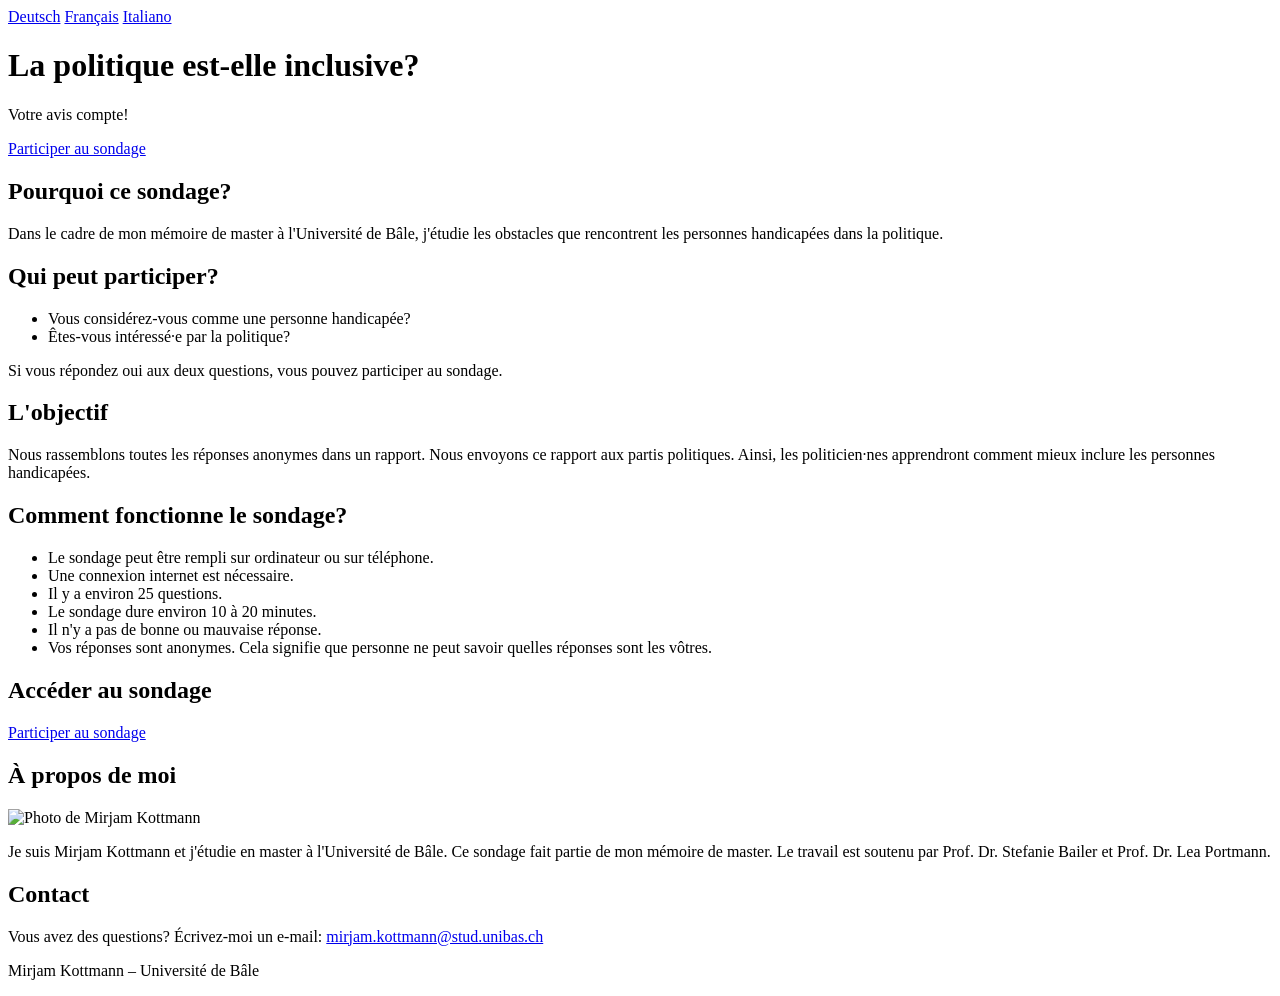
==== index-fr.html @ 7d33f84b "button zentrieren index-fr.html" ====
<!DOCTYPE html>
<html lang="fr">
<head>
    <meta charset="UTF-8">
    <meta name="viewport" content="width=device-width, initial-scale=1.0">
    <meta name="robots" content="noindex">
    <title>La politique est-elle inclusive? – Sondage</title>
    <link rel="stylesheet" href="style.css">
</head>
<body>

    <header>
        <nav aria-label="Choix de la langue">
            <a href="index.html">Deutsch</a>
            <a href="index-fr.html" aria-current="page">Français</a>
            <a href="index-it.html">Italiano</a>
        </nav>
        <h1>La politique est-elle inclusive?</h1>
        <p class="untertitel">Votre avis compte!</p>
    </header>

    <main>
        <section class="umfrage-button">
    <a href="https://unibaslabss.eu.qualtrics.com/jfe/form/SV_eVTS7m2X1BOIshU" class="button" target="_blank" rel="noopener noreferrer">Participer au sondage</a>
</section>

        <section>
            <h2>Pourquoi ce sondage?</h2>
            <p>Dans le cadre de mon mémoire de master à l'Université de Bâle, j'étudie les obstacles que rencontrent les personnes handicapées dans la politique.</p>
        </section>

        <section>
            <h2>Qui peut participer?</h2>
            <ul>
                <li>Vous considérez-vous comme une personne handicapée?</li>
                <li>Êtes-vous intéressé·e par la politique?</li>
            </ul>
            <p>Si vous répondez oui aux deux questions, vous pouvez participer au sondage.</p>
        </section>

        <section>
            <h2>L'objectif</h2>
            <p>Nous rassemblons toutes les réponses anonymes dans un rapport. Nous envoyons ce rapport aux partis politiques. Ainsi, les politicien·nes apprendront comment mieux inclure les personnes handicapées.</p>
        </section>

        <section>
            <h2>Comment fonctionne le sondage?</h2>
            <ul>
                <li>Le sondage peut être rempli sur ordinateur ou sur téléphone.</li>
                <li>Une connexion internet est nécessaire.</li>
                <li>Il y a environ 25 questions.</li>
                <li>Le sondage dure environ 10 à 20 minutes.</li>
                <li>Il n'y a pas de bonne ou mauvaise réponse.</li>
                <li>Vos réponses sont anonymes. Cela signifie que personne ne peut savoir quelles réponses sont les vôtres.</li>
            </ul>
        </section>

        <section class="umfrage-button">
            <h2>Accéder au sondage</h2>
            <a href="https://unibaslabss.eu.qualtrics.com/jfe/form/SV_eVTS7m2X1BOIshU" class="button" target="_blank" rel="noopener noreferrer">Participer au sondage</a>
        </section>

        <section>
            <h2>À propos de moi</h2>
            <img src="foto.jpg" alt="Photo de Mirjam Kottmann">
            <p>Je suis Mirjam Kottmann et j'étudie en master à l'Université de Bâle. Ce sondage fait partie de mon mémoire de master. Le travail est soutenu par Prof. Dr. Stefanie Bailer et Prof. Dr. Lea Portmann.</p>
        </section>

        <section>
            <h2>Contact</h2>
            <p>Vous avez des questions? Écrivez-moi un e-mail: <a href="mailto:mirjam.kottmann@stud.unibas.ch">mirjam.kottmann@stud.unibas.ch</a></p>
        </section>

    </main>

    <footer>
        <p>Mirjam Kottmann – Université de Bâle</p>
    </footer>

</body>
</html>
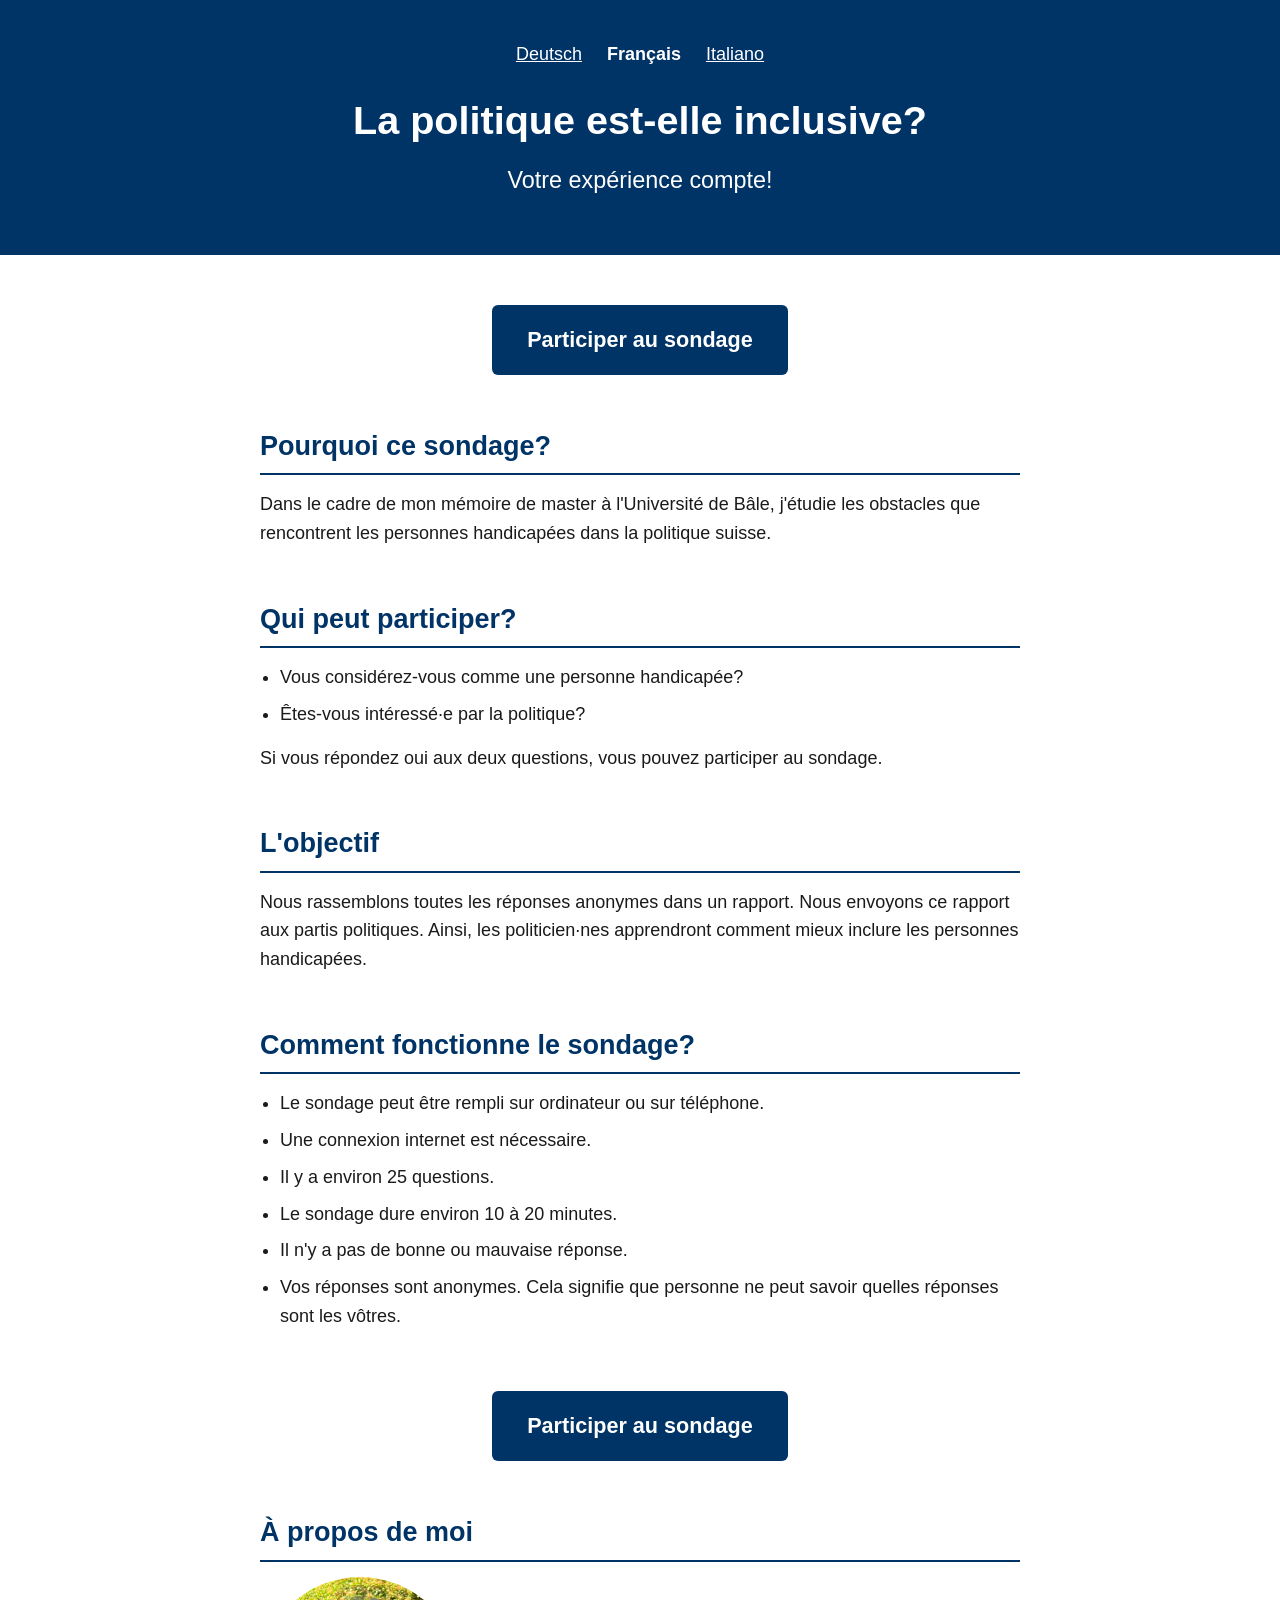
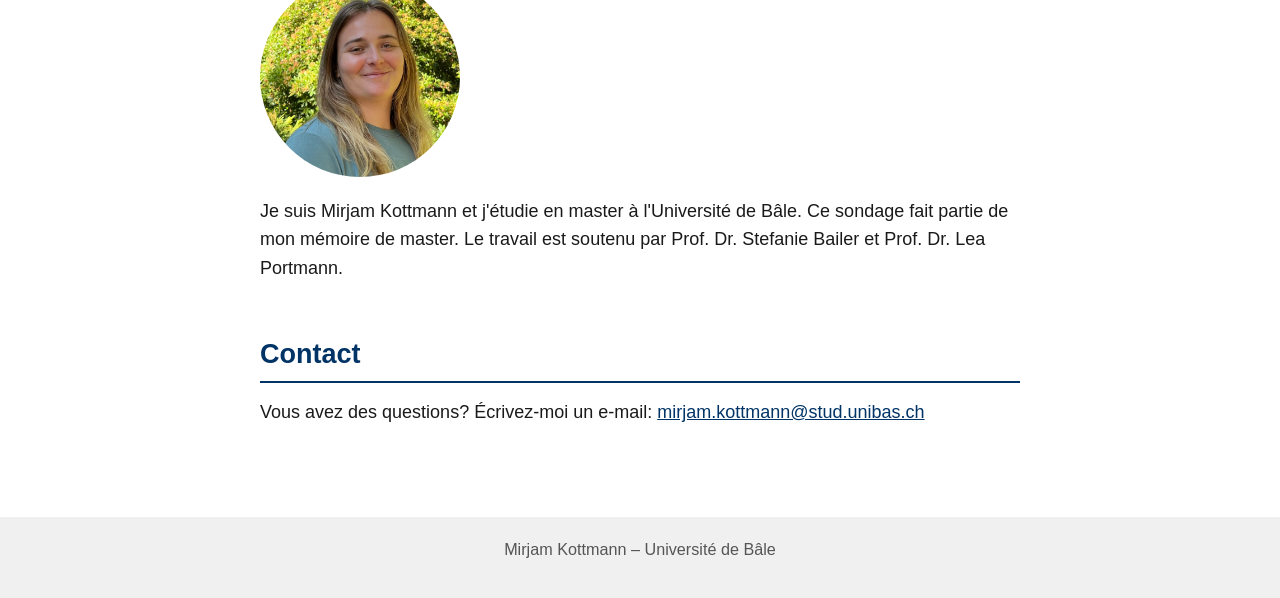
==== commit 23d3b083: "Erfahrung und schweiz index-fr.html" ====
--- a/index-fr.html
+++ b/index-fr.html
@@ -16,7 +16,7 @@
             <a href="index-it.html">Italiano</a>
         </nav>
         <h1>La politique est-elle inclusive?</h1>
-        <p class="untertitel">Votre avis compte!</p>
+        <p class="untertitel">Votre expérience compte!</p>
     </header>
 
     <main>
@@ -26,7 +26,7 @@
 
         <section>
             <h2>Pourquoi ce sondage?</h2>
-            <p>Dans le cadre de mon mémoire de master à l'Université de Bâle, j'étudie les obstacles que rencontrent les personnes handicapées dans la politique.</p>
+            <p>Dans le cadre de mon mémoire de master à l'Université de Bâle, j'étudie les obstacles que rencontrent les personnes handicapées dans la politique suisse.</p>
         </section>
 
         <section>
@@ -56,7 +56,6 @@
         </section>
 
         <section class="umfrage-button">
-            <h2>Accéder au sondage</h2>
             <a href="https://unibaslabss.eu.qualtrics.com/jfe/form/SV_eVTS7m2X1BOIshU" class="button" target="_blank" rel="noopener noreferrer">Participer au sondage</a>
         </section>
 
--- a/style.css
+++ b/style.css
@@ -0,0 +1,147 @@
+/* Grundeinstellungen */
+* {
+    margin: 0;
+    padding: 0;
+    box-sizing: border-box;
+}
+
+body {
+    font-family: 'Arial', sans-serif;
+    font-size: 18px;
+    line-height: 1.6;
+    color: #1a1a1a;
+    background-color: #ffffff;
+}
+
+/* Header */
+header {
+    background-color: #003366;
+    color: #ffffff;
+    padding: 40px 20px;
+    text-align: center;
+}
+
+header h1 {
+    font-size: 2.2em;
+    margin-top: 20px;
+}
+
+.untertitel {
+    font-size: 1.3em;
+    margin-top: 10px;
+}
+
+/* Sprachauswahl */
+nav {
+    margin-bottom: 10px;
+}
+
+nav a {
+    color: #ffffff;
+    text-decoration: underline;
+    margin: 0 10px;
+    font-size: 1em;
+}
+
+nav a[aria-current="page"] {
+    font-weight: bold;
+    text-decoration: none;
+}
+
+/* Hauptinhalt */
+main {
+    max-width: 800px;
+    margin: 0 auto;
+    padding: 40px 20px;
+}
+
+section {
+    margin-bottom: 50px;
+}
+
+h2 {
+    font-size: 1.5em;
+    color: #003366;
+    margin-bottom: 15px;
+    border-bottom: 2px solid #003366;
+    padding-bottom: 5px;
+}
+
+p {
+    margin-bottom: 15px;
+}
+
+ul {
+    margin-left: 20px;
+    margin-bottom: 15px;
+}
+
+ul li {
+    margin-bottom: 8px;
+}
+
+/* Foto */
+img {
+    width: 200px;
+    height: 200px;
+    object-fit: cover;
+    object-position: 30% 15%;
+    border-radius: 50%;
+    display: block;
+    margin-bottom: 20px;
+}
+
+/* Button */
+.button {
+    display: inline-block;
+    background-color: #003366;
+    color: #ffffff;
+    padding: 18px 35px;
+    text-decoration: none;
+    font-size: 1.2em;
+    font-weight: bold;
+    border-radius: 6px;
+    margin-top: 10px;
+}
+
+.button:hover {
+    background-color: #00509e;
+}
+
+.button:focus {
+    outline: 3px solid #ffcc00;
+    outline-offset: 3px;
+}
+
+/* Links */
+a {
+    color: #003366;
+}
+
+a:focus {
+    outline: 3px solid #ffcc00;
+    outline-offset: 2px;
+}
+
+/* Footer */
+footer {
+    background-color: #f0f0f0;
+    text-align: center;
+    padding: 20px;
+    font-size: 0.9em;
+    color: #555555;
+}
+
+/* Mobile */
+@media (max-width: 600px) {
+    header h1 {
+        font-size: 1.6em;
+    }
+
+    body {
+        font-size: 17px;
+    }
+}
+.umfrage-button {
+    text-align: center;
+}
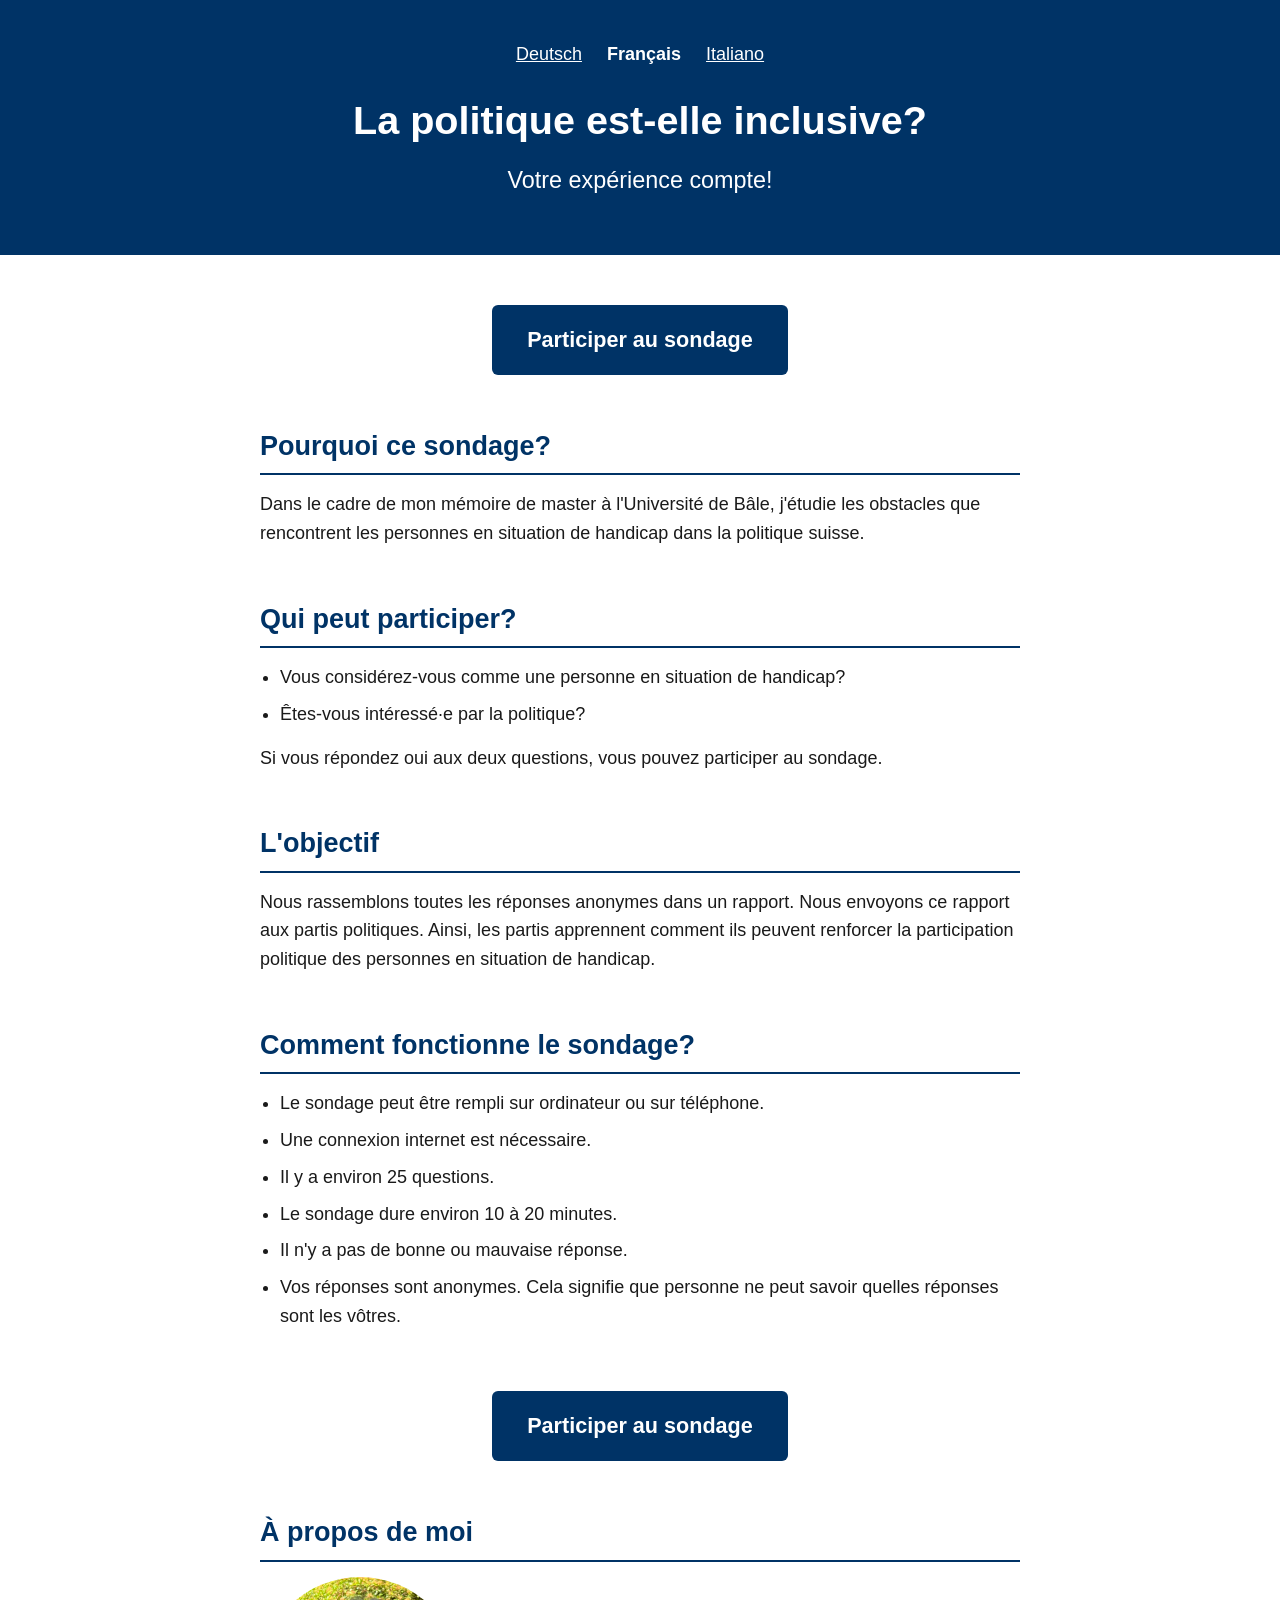
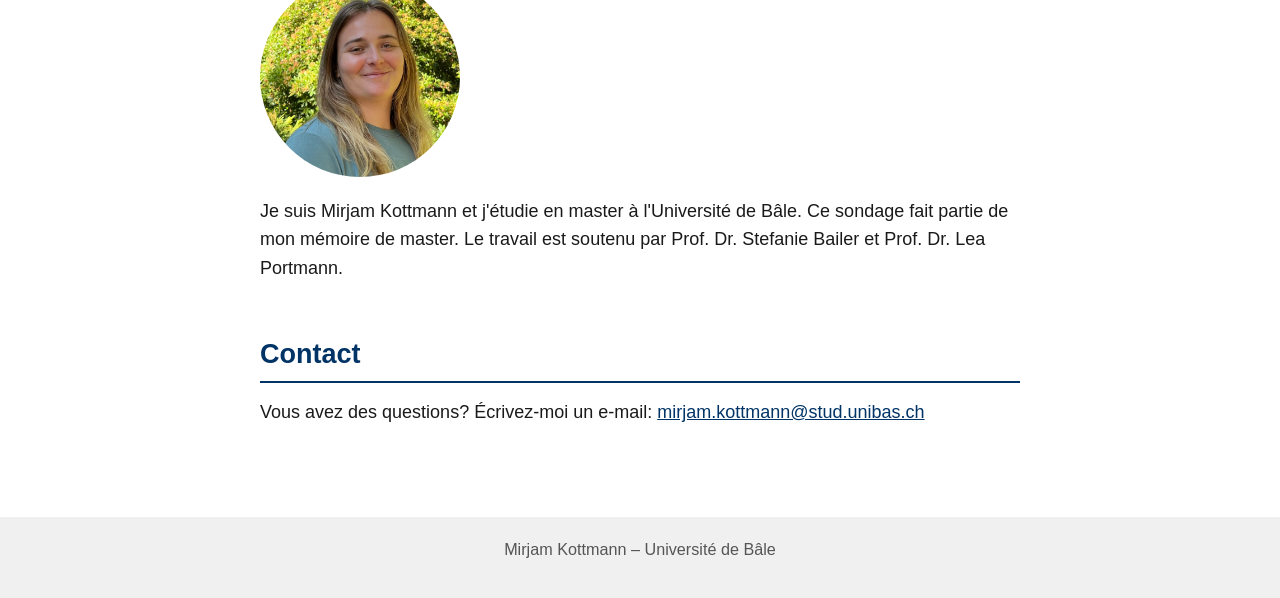
==== commit 2b94c7df: "teilhabe &situation de handicap index-fr.html" ====
--- a/index-fr.html
+++ b/index-fr.html
@@ -26,13 +26,13 @@
 
         <section>
             <h2>Pourquoi ce sondage?</h2>
-            <p>Dans le cadre de mon mémoire de master à l'Université de Bâle, j'étudie les obstacles que rencontrent les personnes handicapées dans la politique suisse.</p>
+            <p>Dans le cadre de mon mémoire de master à l'Université de Bâle, j'étudie les obstacles que rencontrent les personnes en situation de handicap dans la politique suisse.</p>
         </section>
 
         <section>
             <h2>Qui peut participer?</h2>
             <ul>
-                <li>Vous considérez-vous comme une personne handicapée?</li>
+                <li>Vous considérez-vous comme une personne en situation de handicap?</li>
                 <li>Êtes-vous intéressé·e par la politique?</li>
             </ul>
             <p>Si vous répondez oui aux deux questions, vous pouvez participer au sondage.</p>
@@ -40,7 +40,7 @@
 
         <section>
             <h2>L'objectif</h2>
-            <p>Nous rassemblons toutes les réponses anonymes dans un rapport. Nous envoyons ce rapport aux partis politiques. Ainsi, les politicien·nes apprendront comment mieux inclure les personnes handicapées.</p>
+            <p>Nous rassemblons toutes les réponses anonymes dans un rapport. Nous envoyons ce rapport aux partis politiques. Ainsi, les partis apprennent comment ils peuvent renforcer la participation politique des personnes en situation de handicap.</p>
         </section>
 
         <section>
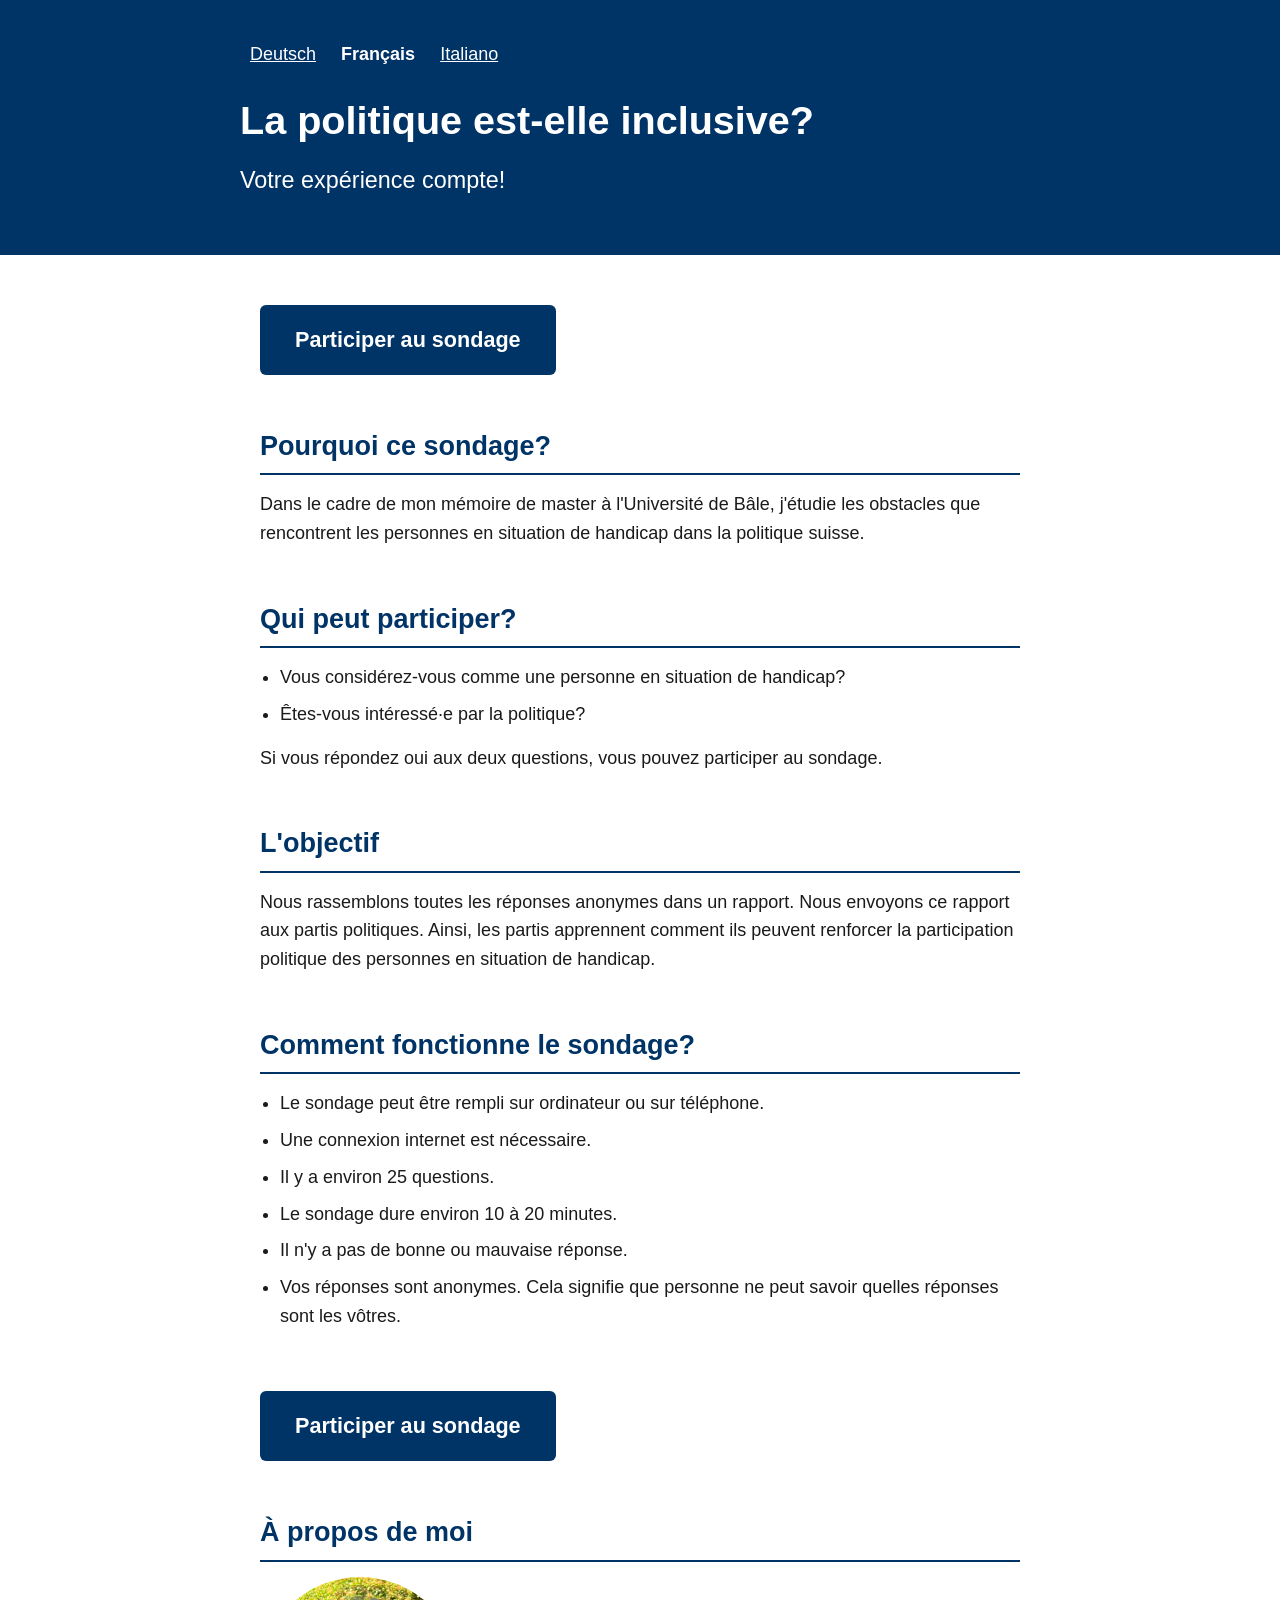
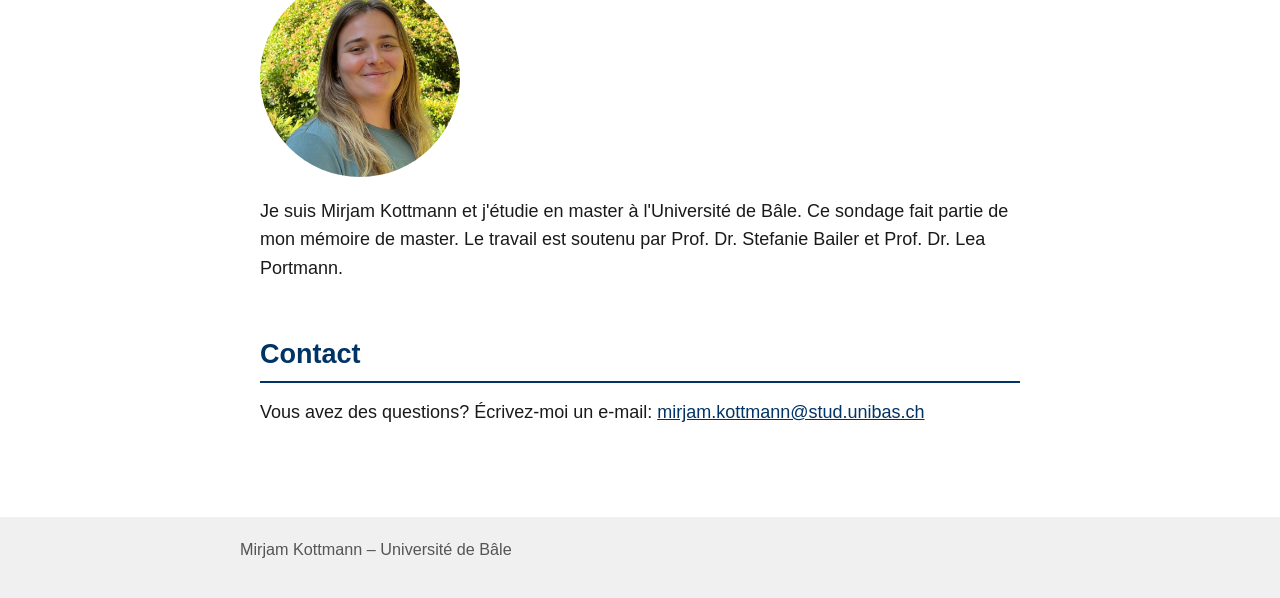
==== commit acdeca6d: "links" ====
--- a/index-fr.html
+++ b/index-fr.html
@@ -10,6 +10,7 @@
 <body>
 
     <header>
+        <div class="header-inner">
         <nav aria-label="Choix de la langue">
             <a href="index.html">Deutsch</a>
             <a href="index-fr.html" aria-current="page">Français</a>
@@ -17,6 +18,7 @@
         </nav>
         <h1>La politique est-elle inclusive?</h1>
         <p class="untertitel">Votre expérience compte!</p>
+        </div>
     </header>
 
     <main>
@@ -73,7 +75,9 @@
     </main>
 
     <footer>
+        <div class="footer-inner">
         <p>Mirjam Kottmann – Université de Bâle</p>
+        </div>
     </footer>
 
 </body>
--- a/style.css
+++ b/style.css
@@ -18,7 +18,7 @@
     background-color: #003366;
     color: #ffffff;
     padding: 40px 20px;
-    text-align: center;
+    text-align: left;
 }
 
 header h1 {
@@ -126,7 +126,7 @@
 /* Footer */
 footer {
     background-color: #f0f0f0;
-    text-align: center;
+    text-align: left;
     padding: 20px;
     font-size: 0.9em;
     color: #555555;
@@ -143,5 +143,10 @@
     }
 }
 .umfrage-button {
-    text-align: center;
+    text-align: left;
 }
+.header-inner,
+.footer-inner {
+    max-width: 800px;
+    margin: 0 auto;
+}
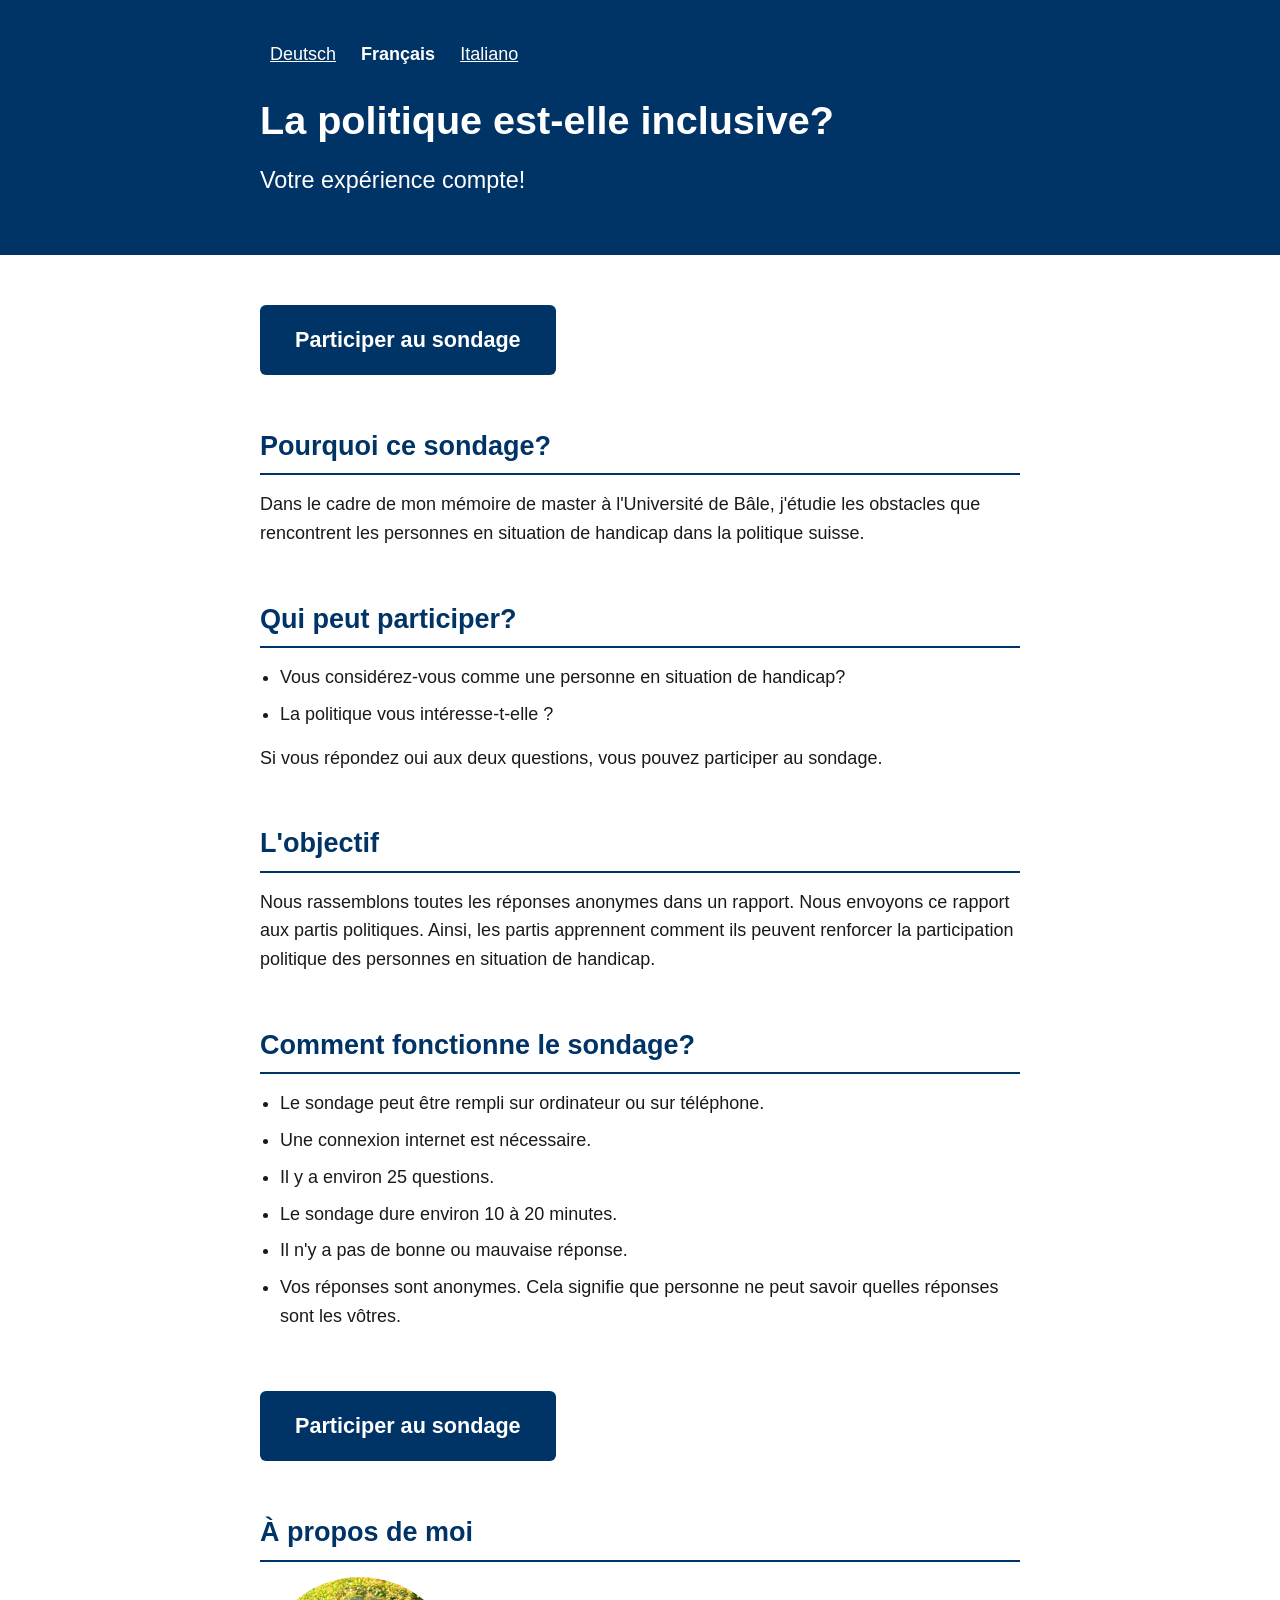
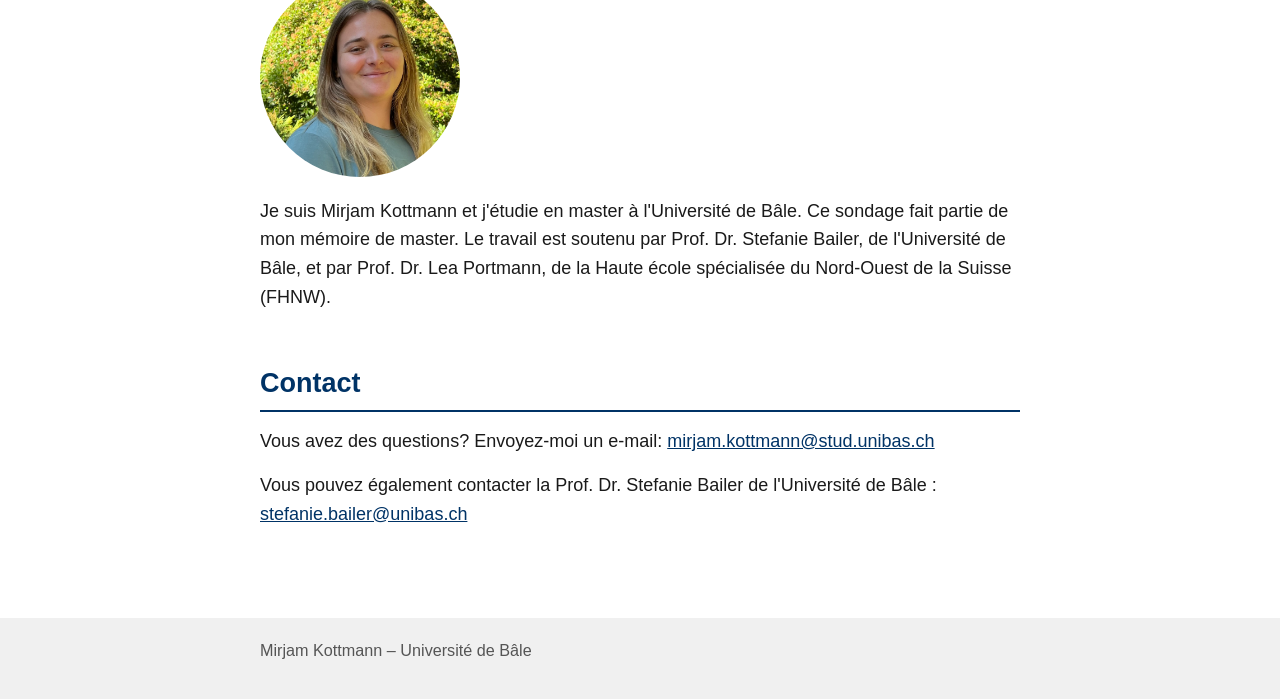
==== commit 53d8ed0c: "Update index-fr.html" ====
--- a/index-fr.html
+++ b/index-fr.html
@@ -35,7 +35,7 @@
             <h2>Qui peut participer?</h2>
             <ul>
                 <li>Vous considérez-vous comme une personne en situation de handicap?</li>
-                <li>Êtes-vous intéressé·e par la politique?</li>
+                <li>La politique vous intéresse-t-elle ?</li>
             </ul>
             <p>Si vous répondez oui aux deux questions, vous pouvez participer au sondage.</p>
         </section>
@@ -64,12 +64,13 @@
         <section>
             <h2>À propos de moi</h2>
             <img src="foto.jpg" alt="Photo de Mirjam Kottmann">
-            <p>Je suis Mirjam Kottmann et j'étudie en master à l'Université de Bâle. Ce sondage fait partie de mon mémoire de master. Le travail est soutenu par Prof. Dr. Stefanie Bailer et Prof. Dr. Lea Portmann.</p>
+            <p>Je suis Mirjam Kottmann et j'étudie en master à l'Université de Bâle. Ce sondage fait partie de mon mémoire de master. Le travail est soutenu par Prof. Dr. Stefanie Bailer, de l'Université de Bâle, et par Prof. Dr. Lea Portmann, de la Haute école spécialisée du Nord-Ouest de la Suisse (FHNW).</p>
         </section>
 
         <section>
             <h2>Contact</h2>
-            <p>Vous avez des questions? Écrivez-moi un e-mail: <a href="mailto:mirjam.kottmann@stud.unibas.ch">mirjam.kottmann@stud.unibas.ch</a></p>
+            <p>Vous avez des questions? Envoyez-moi un e-mail: <a href="mailto:mirjam.kottmann@stud.unibas.ch">mirjam.kottmann@stud.unibas.ch</a></p>
+            <p>Vous pouvez également contacter la Prof. Dr. Stefanie Bailer de l'Université de Bâle : <a href="mailto:stefanie.bailer@unibas.ch">stefanie.bailer@unibas.ch</a></p>
         </section>
 
     </main>
--- a/style.css
+++ b/style.css
@@ -17,7 +17,7 @@
 header {
     background-color: #003366;
     color: #ffffff;
-    padding: 40px 20px;
+    padding: 40px 0;
     text-align: left;
 }
 
@@ -127,7 +127,7 @@
 footer {
     background-color: #f0f0f0;
     text-align: left;
-    padding: 20px;
+    padding: 20px 0;
     font-size: 0.9em;
     color: #555555;
 }
@@ -149,4 +149,5 @@
 .footer-inner {
     max-width: 800px;
     margin: 0 auto;
+    padding: 0 20px;
 }
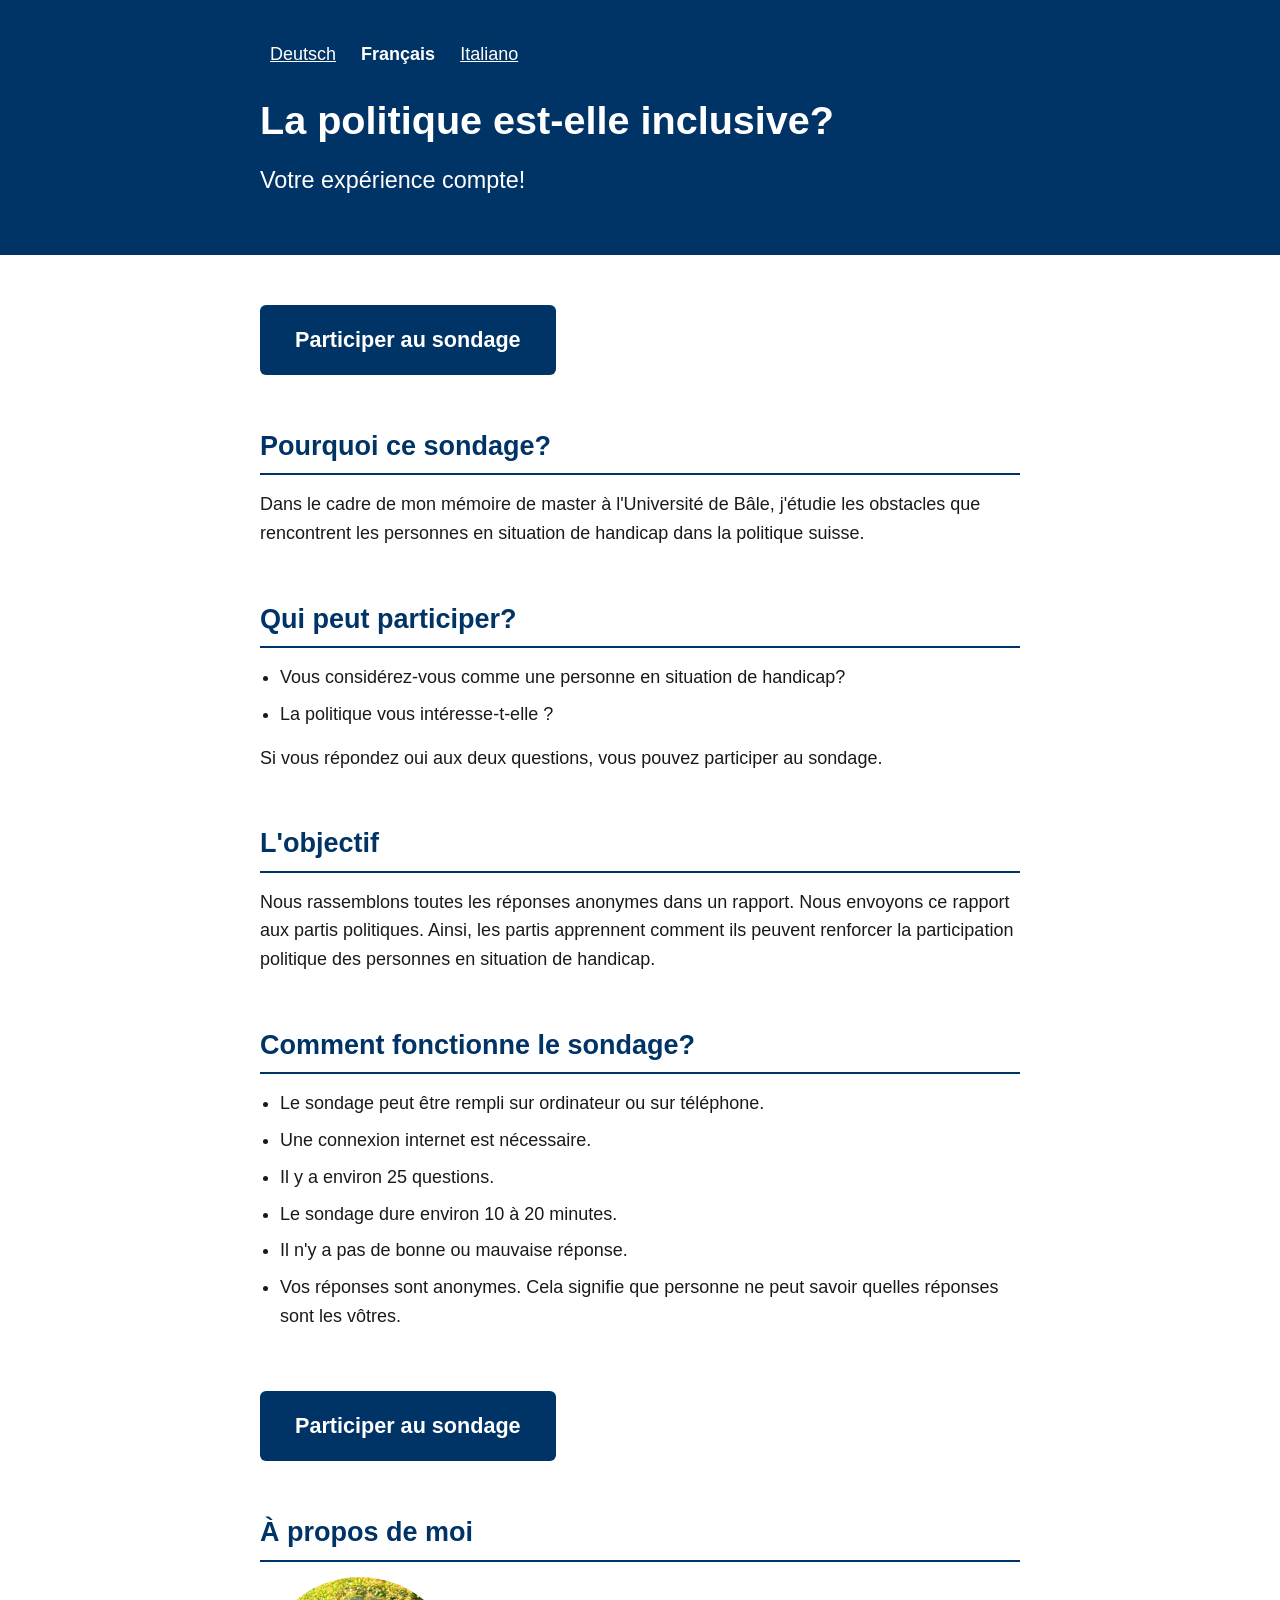
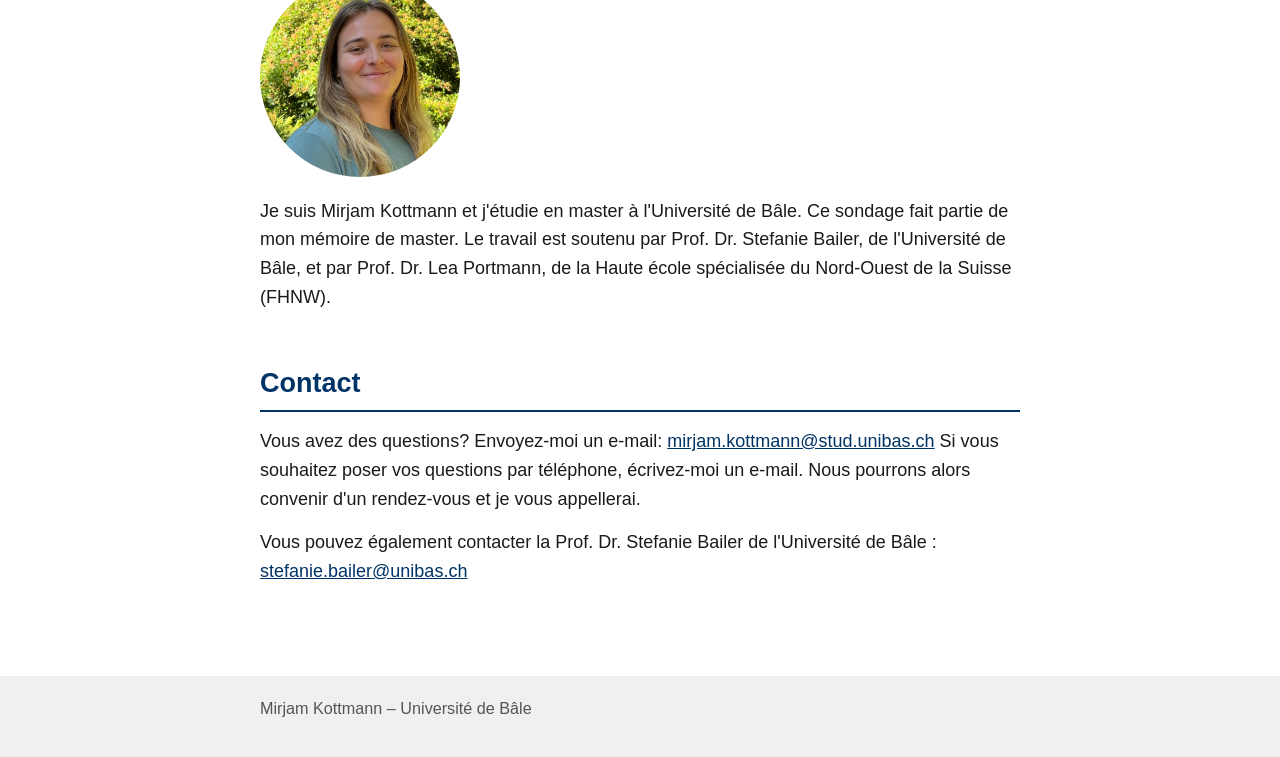
==== commit 6eaf923b: "Angebot Telefon" ====
--- a/index-fr.html
+++ b/index-fr.html
@@ -69,7 +69,7 @@
 
         <section>
             <h2>Contact</h2>
-            <p>Vous avez des questions? Envoyez-moi un e-mail: <a href="mailto:mirjam.kottmann@stud.unibas.ch">mirjam.kottmann@stud.unibas.ch</a></p>
+            <p>Vous avez des questions? Envoyez-moi un e-mail: <a href="mailto:mirjam.kottmann@stud.unibas.ch">mirjam.kottmann@stud.unibas.ch</a> Si vous souhaitez poser vos questions par téléphone, écrivez-moi un e-mail. Nous pourrons alors convenir d'un rendez-vous et je vous appellerai.</p>
             <p>Vous pouvez également contacter la Prof. Dr. Stefanie Bailer de l'Université de Bâle : <a href="mailto:stefanie.bailer@unibas.ch">stefanie.bailer@unibas.ch</a></p>
         </section>
 
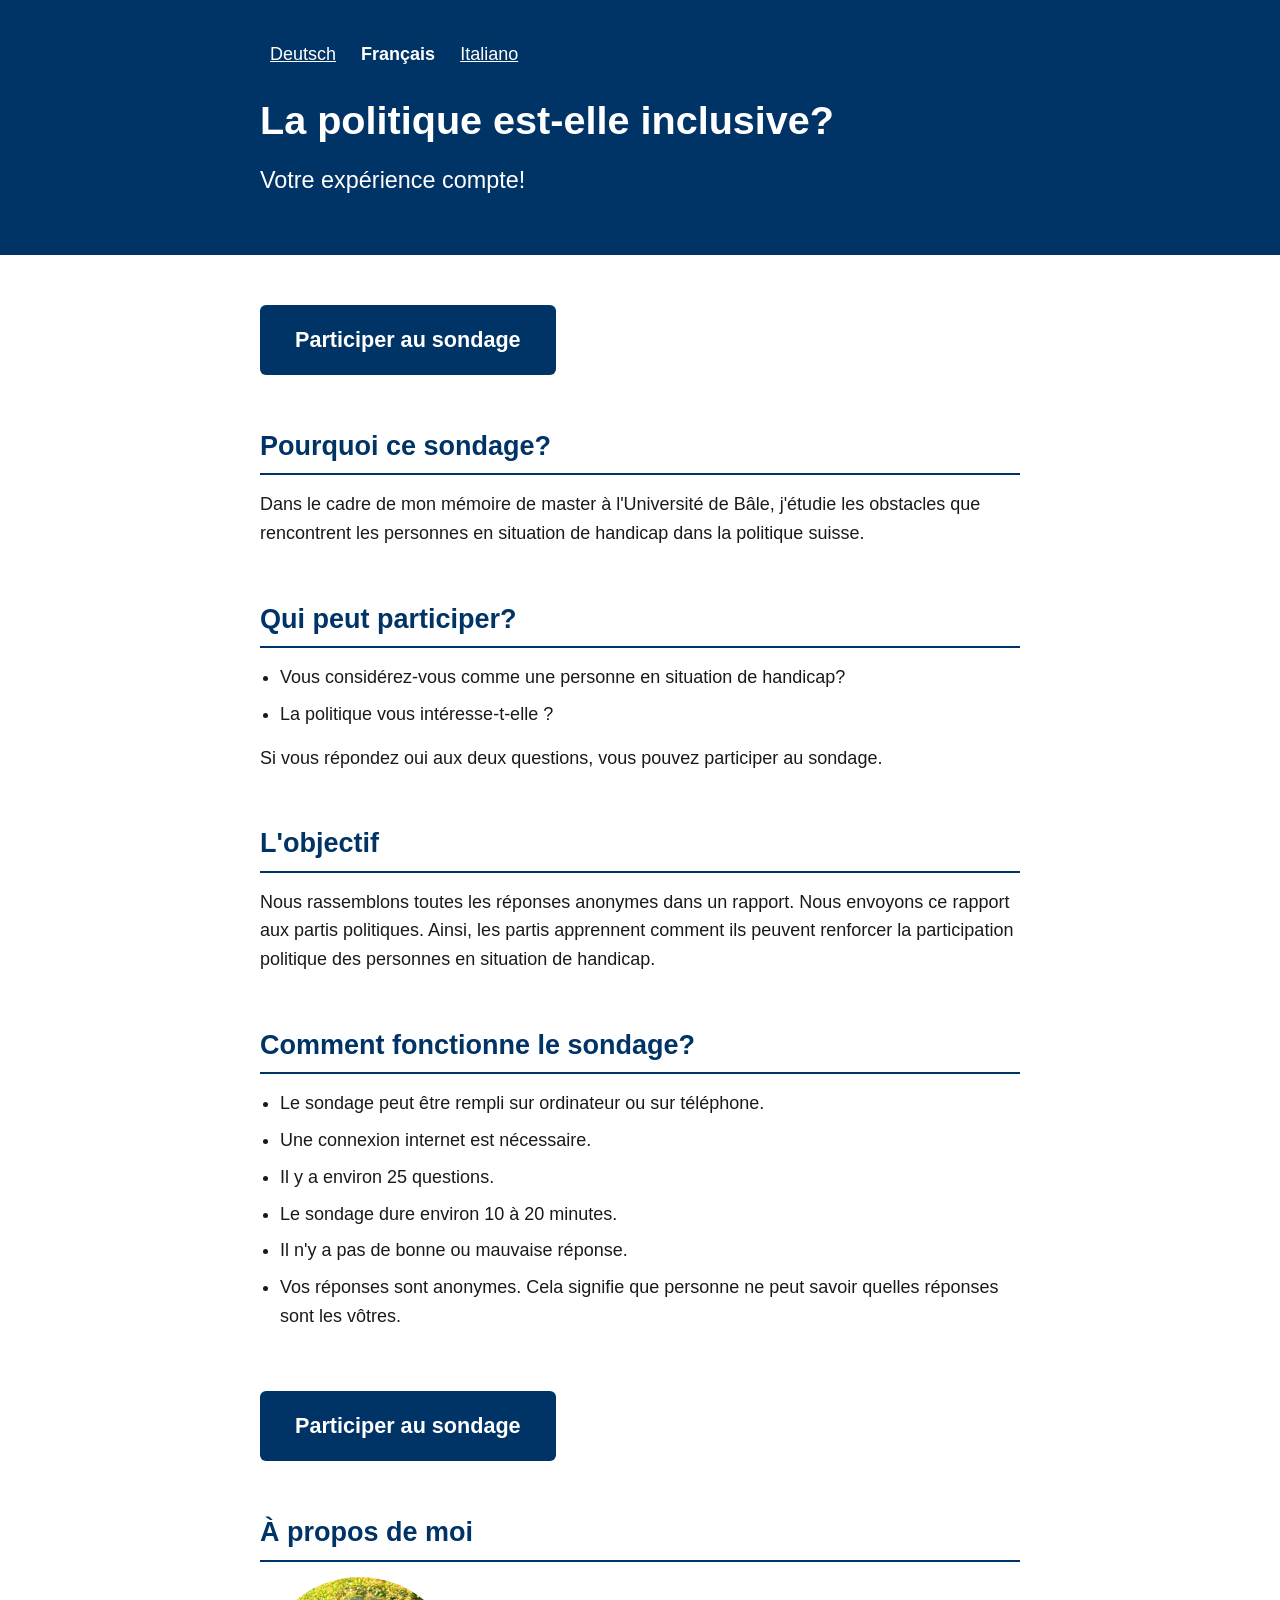
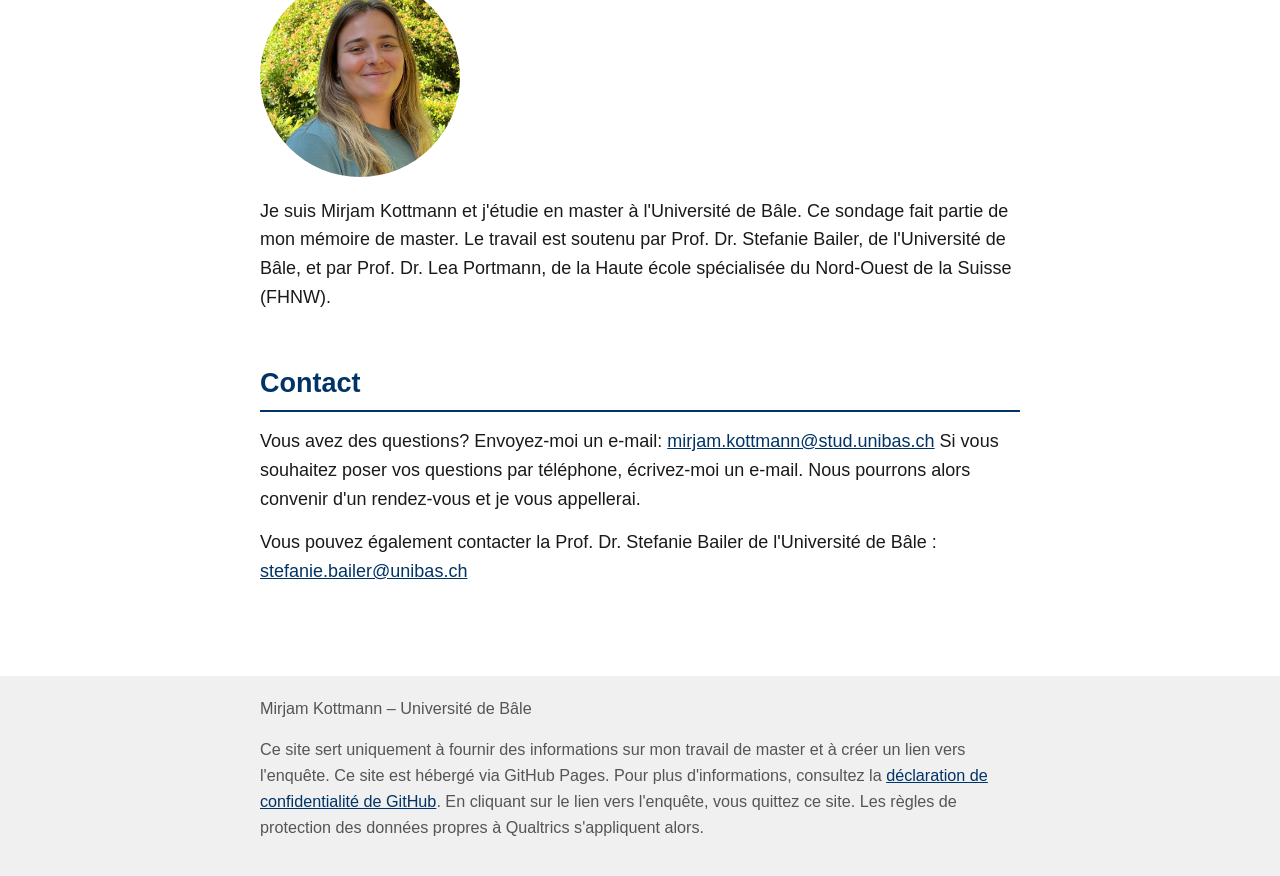
==== commit 4b5fa0a8: "da" ====
--- a/index-fr.html
+++ b/index-fr.html
@@ -78,6 +78,7 @@
     <footer>
         <div class="footer-inner">
         <p>Mirjam Kottmann – Université de Bâle</p>
+        <p class="datenschutz">Ce site sert uniquement à fournir des informations sur mon travail de master et à créer un lien vers l'enquête. Ce site est hébergé via GitHub Pages. Pour plus d'informations, consultez la <a href="https://docs.github.com/en/site-policy/privacy-policies/github-general-privacy-statement#automatically">déclaration de confidentialité de GitHub</a>. En cliquant sur le lien vers l'enquête, vous quittez ce site. Les règles de protection des données propres à Qualtrics s'appliquent alors.</p>
         </div>
     </footer>
 
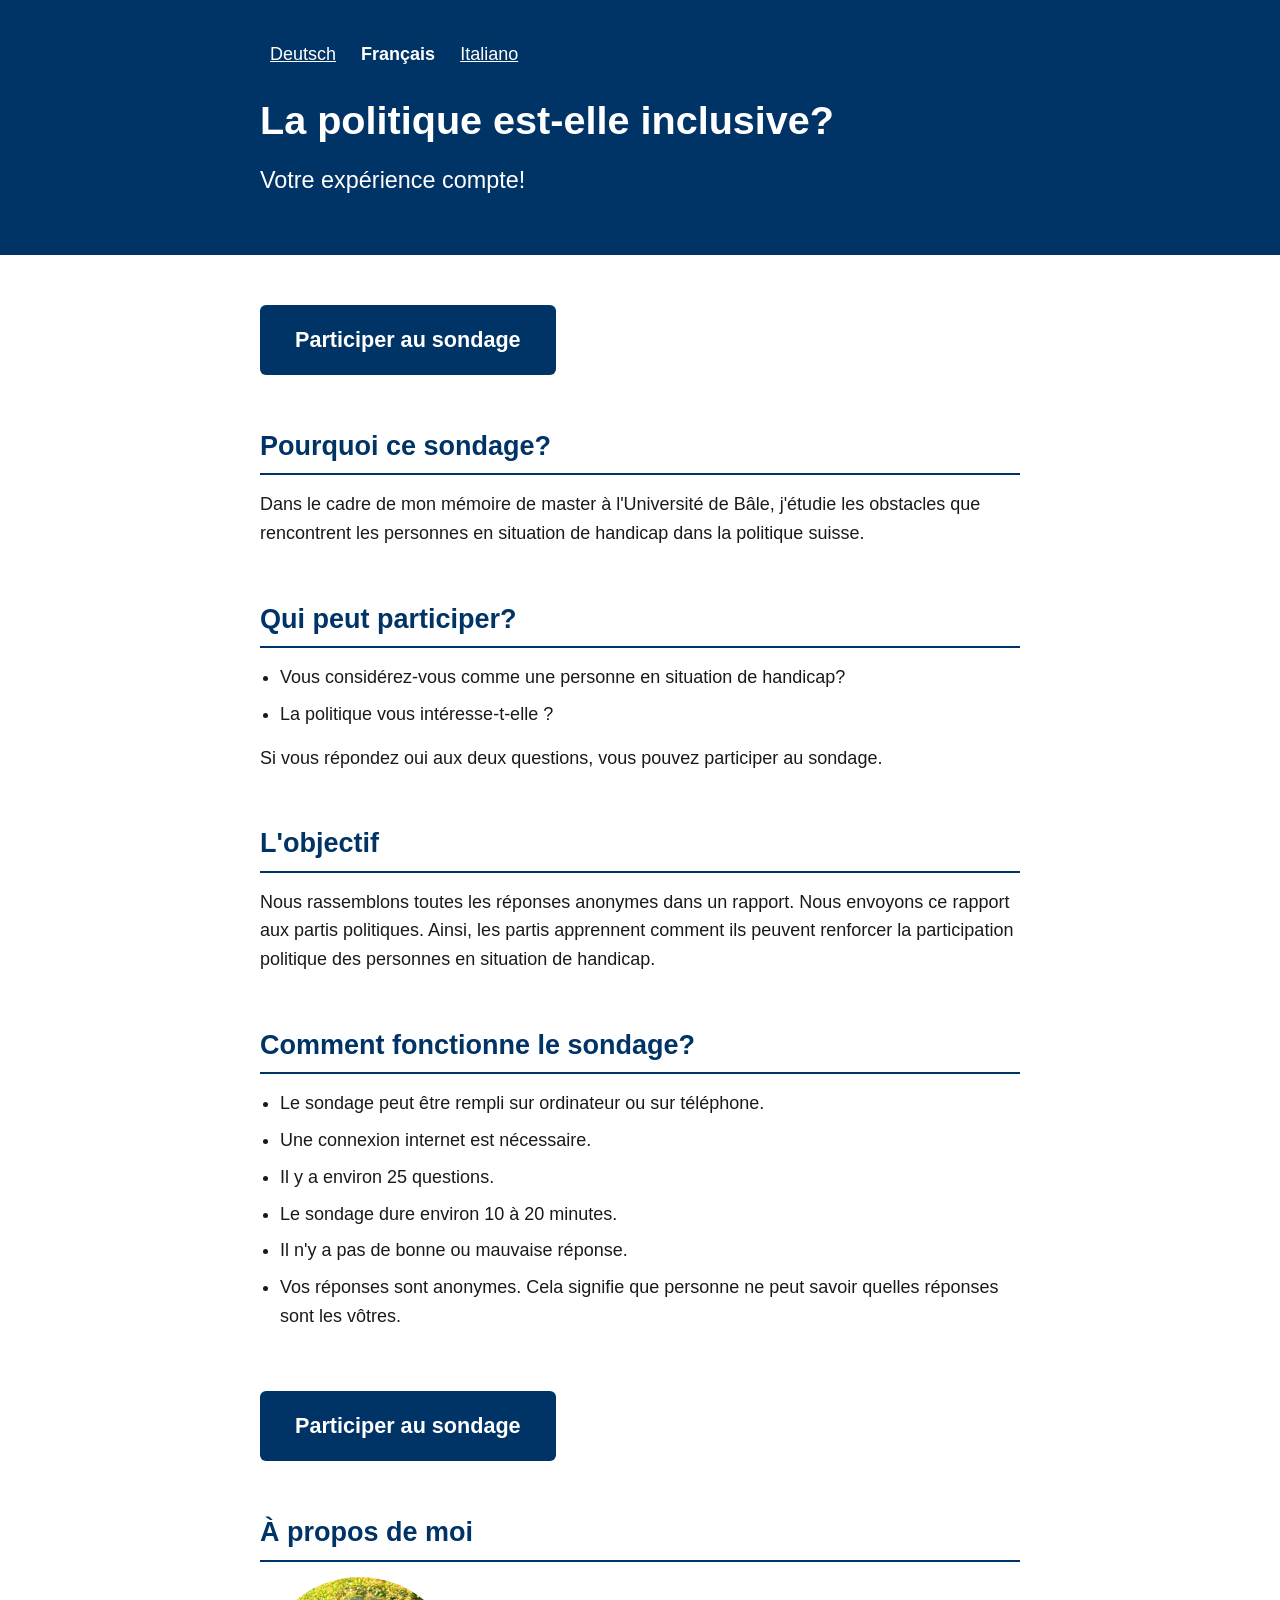
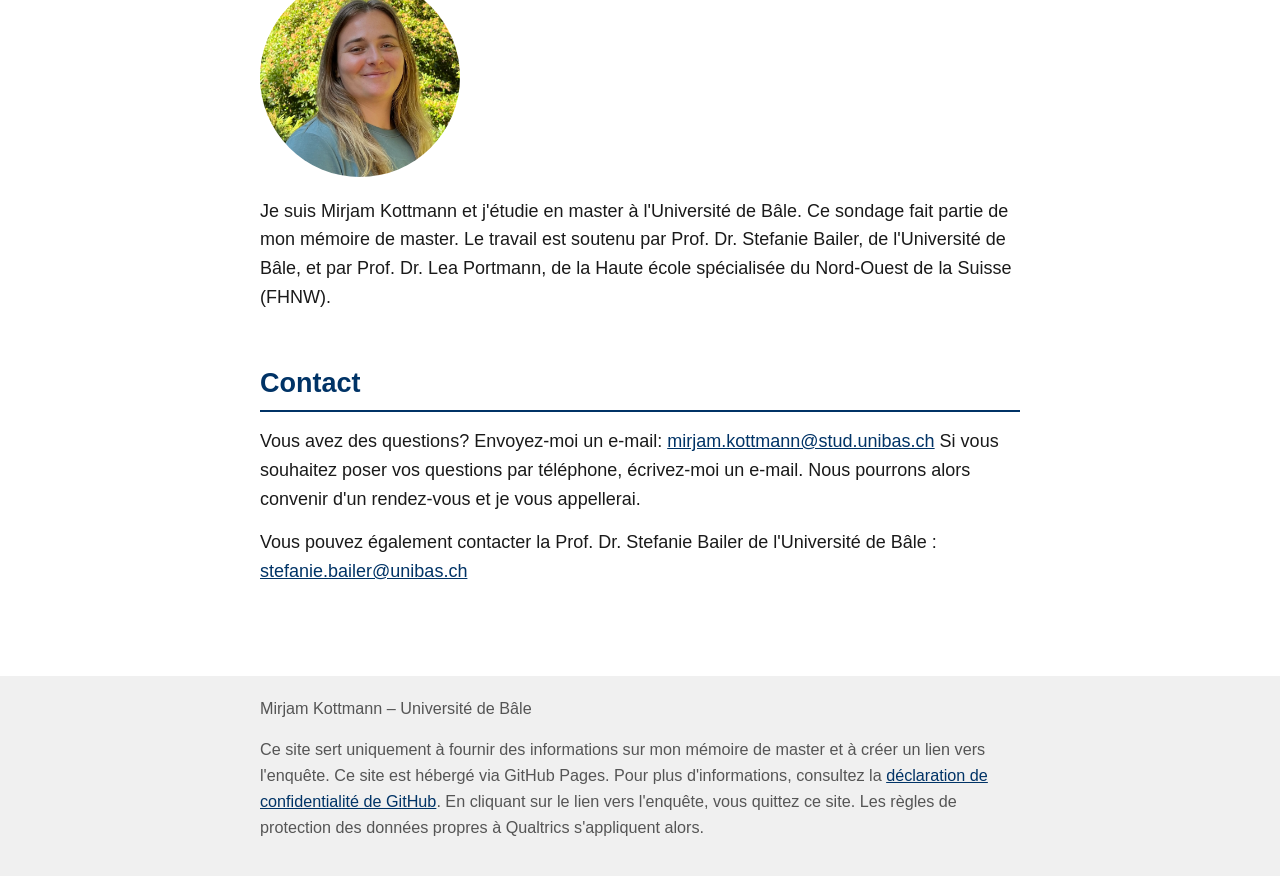
==== commit a85ce577: "Update index-fr.html" ====
--- a/index-fr.html
+++ b/index-fr.html
@@ -78,7 +78,7 @@
     <footer>
         <div class="footer-inner">
         <p>Mirjam Kottmann – Université de Bâle</p>
-        <p class="datenschutz">Ce site sert uniquement à fournir des informations sur mon travail de master et à créer un lien vers l'enquête. Ce site est hébergé via GitHub Pages. Pour plus d'informations, consultez la <a href="https://docs.github.com/en/site-policy/privacy-policies/github-general-privacy-statement#automatically">déclaration de confidentialité de GitHub</a>. En cliquant sur le lien vers l'enquête, vous quittez ce site. Les règles de protection des données propres à Qualtrics s'appliquent alors.</p>
+        <p class="datenschutz">Ce site sert uniquement à fournir des informations sur mon mémoire de master et à créer un lien vers l'enquête. Ce site est hébergé via GitHub Pages. Pour plus d'informations, consultez la <a href="https://docs.github.com/en/site-policy/privacy-policies/github-general-privacy-statement#automatically">déclaration de confidentialité de GitHub</a>. En cliquant sur le lien vers l'enquête, vous quittez ce site. Les règles de protection des données propres à Qualtrics s'appliquent alors.</p>
         </div>
     </footer>
 
